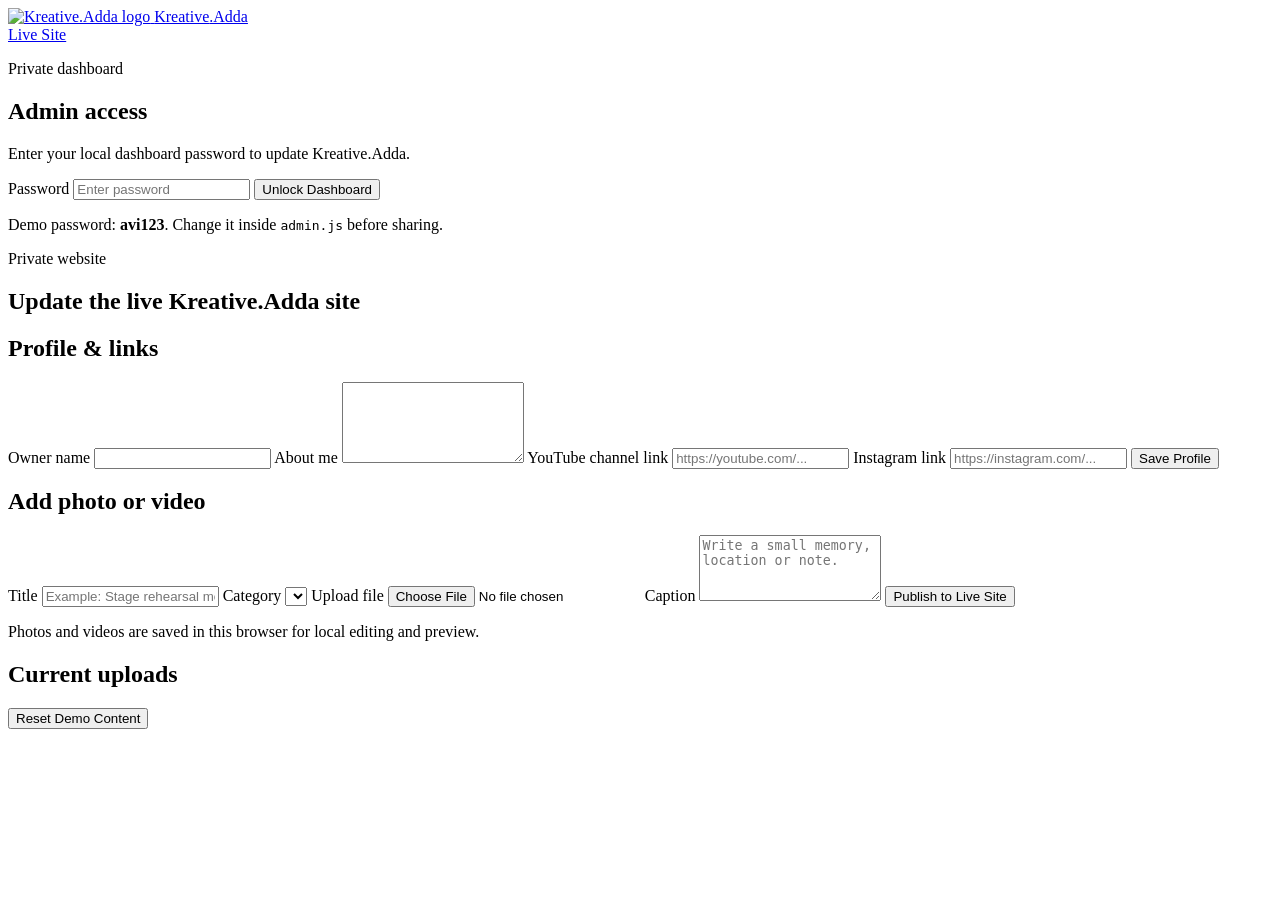
==== admin.html @ c7e99689 "Add admin dashboard page" ====
<!doctype html>
<html lang="en">
  <head>
    <meta charset="utf-8" />
    <meta name="viewport" content="width=device-width, initial-scale=1" />
    <title>Private Admin | Kreative.Adda</title>
    <link rel="stylesheet" href="styles.css" />
  </head>
  <body class="admin-page">
    <div class="noise"></div>
    <header class="topbar">
      <a class="brand" href="index.html" aria-label="Kreative.Adda live website">
        <img src="assets/logo.webp" alt="Kreative.Adda logo" />
        <span>Kreative<span>.Adda</span></span>
      </a>
      <nav aria-label="Admin navigation">
        <a href="index.html">Live Site</a>
      </nav>
    </header>

    <main class="admin-shell">
      <section class="login-panel" id="loginPanel">
        <p class="eyebrow">Private dashboard</p>
        <h1>Admin access</h1>
        <p>Enter your local dashboard password to update Kreative.Adda.</p>
        <form id="loginForm">
          <label>
            Password
            <input id="passwordInput" type="password" autocomplete="current-password" placeholder="Enter password" required />
          </label>
          <button type="submit">Unlock Dashboard</button>
          <p class="form-note">Demo password: <strong>avi123</strong>. Change it inside <code>admin.js</code> before sharing.</p>
        </form>
      </section>

      <section class="dashboard hidden" id="dashboard">
        <div class="section-heading">
          <p class="eyebrow">Private website</p>
          <h1>Update the live Kreative.Adda site</h1>
        </div>

        <div class="admin-grid">
          <form class="admin-card" id="profileForm">
            <h2>Profile & links</h2>
            <label>
              Owner name
              <input id="ownerName" type="text" />
            </label>
            <label>
              About me
              <textarea id="aboutTextInput" rows="5"></textarea>
            </label>
            <label>
              YouTube channel link
              <input id="youtubeInput" type="url" placeholder="https://youtube.com/..." />
            </label>
            <label>
              Instagram link
              <input id="instagramInput" type="url" placeholder="https://instagram.com/..." />
            </label>
            <button type="submit">Save Profile</button>
          </form>

          <form class="admin-card" id="uploadForm">
            <h2>Add photo or video</h2>
            <label>
              Title
              <input id="itemTitle" type="text" placeholder="Example: Stage rehearsal moment" required />
            </label>
            <label>
              Category
              <select id="itemCategory" required></select>
            </label>
            <label>
              Upload file
              <input id="itemFile" type="file" accept="image/*,video/*" required />
            </label>
            <label>
              Caption
              <textarea id="itemCaption" rows="4" placeholder="Write a small memory, location or note."></textarea>
            </label>
            <button type="submit">Publish to Live Site</button>
            <p class="form-note">Photos and videos are saved in this browser for local editing and preview.</p>
          </form>
        </div>

        <section class="admin-card library">
          <div class="library-head">
            <h2>Current uploads</h2>
            <button class="danger" id="resetButton" type="button">Reset Demo Content</button>
          </div>
          <div class="admin-items" id="adminItems"></div>
        </section>
      </section>
    </main>

    <script src="shared.js"></script>
    <script src="admin.js"></script>
  </body>
</html>
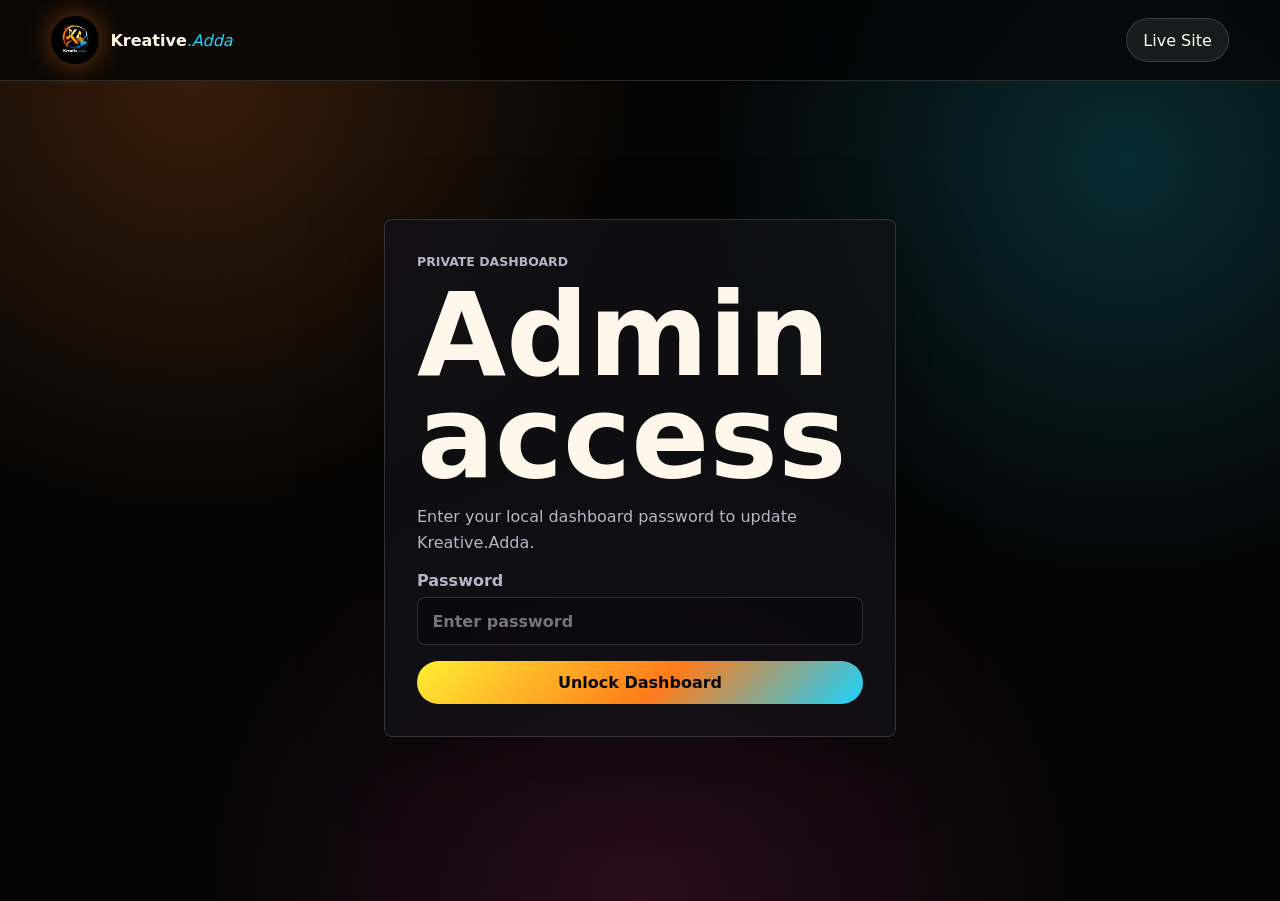
==== commit a01d0806: "Update admin.html" ====
--- a/admin.html
+++ b/admin.html
@@ -29,7 +29,6 @@
             <input id="passwordInput" type="password" autocomplete="current-password" placeholder="Enter password" required />
           </label>
           <button type="submit">Unlock Dashboard</button>
-          <p class="form-note">Demo password: <strong>avi123</strong>. Change it inside <code>admin.js</code> before sharing.</p>
         </form>
       </section>
 
--- a/styles.css
+++ b/styles.css
@@ -0,0 +1,576 @@
+:root {
+  color-scheme: dark;
+  --bg: #050505;
+  --panel: rgba(18, 18, 22, 0.82);
+  --ink: #fff8ea;
+  --muted: #b8b4c7;
+  --orange: #ff7a1a;
+  --cyan: #19d4ff;
+  --pink: #ff3d9a;
+  --yellow: #ffee32;
+  --green: #66ff7f;
+  --line: rgba(255, 255, 255, 0.15);
+  font-family: Inter, ui-sans-serif, system-ui, -apple-system, BlinkMacSystemFont, "Segoe UI", sans-serif;
+}
+
+* {
+  box-sizing: border-box;
+}
+
+html {
+  scroll-behavior: smooth;
+}
+
+body {
+  min-height: 100vh;
+  margin: 0;
+  color: var(--ink);
+  background:
+    radial-gradient(circle at 15% 8%, rgba(255, 122, 26, 0.2), transparent 28rem),
+    radial-gradient(circle at 88% 18%, rgba(25, 212, 255, 0.18), transparent 26rem),
+    radial-gradient(circle at 50% 100%, rgba(255, 61, 154, 0.14), transparent 28rem),
+    var(--bg);
+}
+
+a {
+  color: inherit;
+  text-decoration: none;
+}
+
+button,
+input,
+textarea,
+select {
+  font: inherit;
+}
+
+.noise {
+  position: fixed;
+  inset: 0;
+  pointer-events: none;
+  z-index: 0;
+  opacity: 0.34;
+  background-image:
+    linear-gradient(rgba(255, 255, 255, 0.04) 1px, transparent 1px),
+    linear-gradient(90deg, rgba(255, 255, 255, 0.035) 1px, transparent 1px);
+  background-size: 38px 38px;
+  mask-image: linear-gradient(to bottom, #000, transparent 82%);
+}
+
+.topbar {
+  position: sticky;
+  top: 0;
+  z-index: 5;
+  display: flex;
+  align-items: center;
+  justify-content: space-between;
+  gap: 1rem;
+  padding: 1rem clamp(1rem, 4vw, 4rem);
+  border-bottom: 1px solid var(--line);
+  background: rgba(5, 5, 5, 0.78);
+  backdrop-filter: blur(18px);
+}
+
+.brand {
+  display: inline-flex;
+  align-items: center;
+  gap: 0.7rem;
+  min-width: 0;
+  font-weight: 900;
+  letter-spacing: 0;
+}
+
+.brand img {
+  width: 3rem;
+  height: 3rem;
+  border-radius: 50%;
+  object-fit: cover;
+  box-shadow: 0 0 28px rgba(255, 122, 26, 0.45);
+}
+
+.brand span span,
+h1 span {
+  color: var(--cyan);
+  font-style: italic;
+  font-weight: 500;
+}
+
+nav {
+  display: flex;
+  align-items: center;
+  gap: 0.55rem;
+  flex-wrap: wrap;
+  justify-content: flex-end;
+}
+
+nav a,
+.hero-actions a,
+button {
+  min-height: 2.65rem;
+  border: 1px solid var(--line);
+  border-radius: 999px;
+  padding: 0.72rem 1rem;
+  color: var(--ink);
+  background: rgba(255, 255, 255, 0.08);
+  cursor: pointer;
+  transition: transform 180ms ease, border-color 180ms ease, background 180ms ease;
+}
+
+nav a:hover,
+.hero-actions a:hover,
+button:hover {
+  transform: translateY(-2px);
+  border-color: rgba(25, 212, 255, 0.7);
+}
+
+.admin-link,
+.hero-actions a:first-child,
+form button[type="submit"] {
+  color: #070707;
+  border: 0;
+  background: linear-gradient(135deg, var(--yellow), var(--orange) 55%, var(--cyan));
+  font-weight: 850;
+}
+
+main,
+footer {
+  position: relative;
+  z-index: 1;
+}
+
+.hero {
+  min-height: calc(100vh - 5rem);
+  display: grid;
+  grid-template-columns: minmax(17rem, 0.78fr) minmax(18rem, 1fr);
+  gap: clamp(2rem, 6vw, 6rem);
+  align-items: center;
+  padding: clamp(2rem, 7vw, 6rem) clamp(1rem, 6vw, 6rem) 3rem;
+}
+
+.hero-art {
+  position: relative;
+  aspect-ratio: 1;
+  border-radius: 50%;
+  display: grid;
+  place-items: center;
+  background:
+    conic-gradient(from 220deg, var(--orange), var(--yellow), var(--cyan), #4351ff, var(--pink), var(--orange));
+  box-shadow: 0 0 90px rgba(25, 212, 255, 0.26), inset 0 0 0 1rem rgba(0, 0, 0, 0.56);
+  transform: rotate(-3deg);
+}
+
+.hero-art img {
+  width: 76%;
+  aspect-ratio: 1;
+  object-fit: cover;
+  border-radius: 50%;
+  filter: saturate(1.18) contrast(1.08);
+}
+
+.hero-copy {
+  max-width: 48rem;
+}
+
+.eyebrow {
+  margin: 0 0 0.85rem;
+  color: var(--yellow);
+  font-size: 0.78rem;
+  font-weight: 900;
+  text-transform: uppercase;
+}
+
+h1,
+h2,
+h3,
+p {
+  overflow-wrap: anywhere;
+}
+
+h1 {
+  margin: 0;
+  font-size: clamp(3.4rem, 9vw, 8.3rem);
+  line-height: 0.88;
+  letter-spacing: 0;
+}
+
+h2 {
+  margin: 0;
+  font-size: clamp(2rem, 4vw, 4rem);
+  line-height: 1;
+  letter-spacing: 0;
+}
+
+.tagline {
+  max-width: 42rem;
+  margin: 1.2rem 0 1.6rem;
+  color: var(--muted);
+  font-size: clamp(1.15rem, 2vw, 1.55rem);
+  line-height: 1.55;
+}
+
+.hero-actions {
+  display: flex;
+  gap: 0.75rem;
+  flex-wrap: wrap;
+}
+
+.ghost {
+  background: rgba(255, 255, 255, 0.07);
+}
+
+.marquee {
+  display: flex;
+  gap: 0.75rem;
+  overflow-x: auto;
+  padding: 0 1rem 2rem;
+  scrollbar-width: none;
+}
+
+.marquee span {
+  flex: 0 0 auto;
+  border: 1px solid var(--line);
+  border-radius: 999px;
+  padding: 0.75rem 1rem;
+  color: #070707;
+  background: var(--ink);
+  font-weight: 850;
+}
+
+.section,
+.social-section,
+.admin-shell {
+  padding: clamp(3rem, 7vw, 6rem) clamp(1rem, 6vw, 6rem);
+}
+
+.section-heading {
+  max-width: 58rem;
+  margin-bottom: 1.5rem;
+}
+
+.filter-bar {
+  display: flex;
+  gap: 0.7rem;
+  flex-wrap: wrap;
+  margin-bottom: 1.5rem;
+}
+
+.filter-bar button {
+  border-color: color-mix(in srgb, var(--accent, var(--cyan)), transparent 25%);
+}
+
+.filter-bar button.active {
+  color: #050505;
+  background: var(--accent, var(--cyan));
+  border-color: transparent;
+  font-weight: 900;
+}
+
+.gallery-grid {
+  display: grid;
+  grid-template-columns: repeat(auto-fit, minmax(min(100%, 17rem), 1fr));
+  gap: 1rem;
+}
+
+.gallery-card,
+.admin-card,
+.login-panel {
+  border: 1px solid var(--line);
+  border-radius: 8px;
+  background: var(--panel);
+  box-shadow: 0 24px 80px rgba(0, 0, 0, 0.34);
+}
+
+.gallery-card {
+  overflow: hidden;
+}
+
+.media-frame {
+  aspect-ratio: 4 / 3;
+  background: linear-gradient(135deg, color-mix(in srgb, var(--accent), black 42%), #090909);
+}
+
+.media-frame img,
+.media-frame video,
+.mini-preview img,
+.mini-preview video {
+  width: 100%;
+  height: 100%;
+  object-fit: cover;
+  display: block;
+}
+
+.placeholder-art {
+  width: 100%;
+  height: 100%;
+  display: grid;
+  place-items: center;
+}
+
+.placeholder-art span,
+.mini-preview span {
+  width: 5rem;
+  height: 5rem;
+  display: grid;
+  place-items: center;
+  border-radius: 50%;
+  color: #050505;
+  background: var(--accent);
+  font-size: 2rem;
+  font-weight: 950;
+}
+
+.card-copy {
+  padding: 1rem;
+}
+
+.card-copy p,
+.admin-item p {
+  margin: 0 0 0.4rem;
+  color: var(--accent);
+  font-size: 0.72rem;
+  font-weight: 950;
+  text-transform: uppercase;
+}
+
+.card-copy h3,
+.admin-item h3,
+.admin-card h2,
+.login-panel h1 {
+  margin: 0 0 0.45rem;
+  letter-spacing: 0;
+}
+
+.card-copy span,
+.admin-item span,
+.form-note,
+.login-panel p,
+.about-band p {
+  color: var(--muted);
+  line-height: 1.6;
+}
+
+.empty-state {
+  display: none;
+  color: var(--muted);
+}
+
+.empty-state.visible {
+  display: block;
+}
+
+.about-band {
+  display: grid;
+  grid-template-columns: minmax(12rem, 0.7fr) minmax(18rem, 1.3fr);
+  gap: clamp(1.5rem, 5vw, 5rem);
+  align-items: start;
+  padding: clamp(3rem, 7vw, 6rem) clamp(1rem, 6vw, 6rem);
+  border-block: 1px solid var(--line);
+  background: linear-gradient(90deg, rgba(255, 122, 26, 0.12), rgba(25, 212, 255, 0.12));
+}
+
+.about-band p {
+  margin: 0;
+  font-size: clamp(1.1rem, 2vw, 1.45rem);
+}
+
+.social-links {
+  display: flex;
+  flex-wrap: wrap;
+  gap: 0.9rem;
+}
+
+.social-links a {
+  border-radius: 8px;
+  border: 1px solid var(--line);
+  padding: 1.1rem 1.25rem;
+  background: rgba(255, 255, 255, 0.08);
+  font-weight: 900;
+}
+
+footer {
+  display: flex;
+  justify-content: space-between;
+  gap: 1rem;
+  flex-wrap: wrap;
+  padding: 2rem clamp(1rem, 6vw, 6rem);
+  color: var(--muted);
+  border-top: 1px solid var(--line);
+}
+
+.admin-shell {
+  min-height: calc(100vh - 5rem);
+}
+
+.login-panel {
+  max-width: 32rem;
+  margin: 3rem auto;
+  padding: clamp(1.25rem, 4vw, 2rem);
+}
+
+.hidden {
+  display: none !important;
+}
+
+.admin-grid {
+  display: grid;
+  grid-template-columns: repeat(2, minmax(0, 1fr));
+  gap: 1rem;
+  align-items: start;
+}
+
+.admin-card {
+  padding: clamp(1rem, 3vw, 1.4rem);
+}
+
+form {
+  display: grid;
+  gap: 1rem;
+}
+
+label {
+  display: grid;
+  gap: 0.45rem;
+  color: var(--muted);
+  font-weight: 800;
+}
+
+input,
+textarea,
+select {
+  width: 100%;
+  border: 1px solid var(--line);
+  border-radius: 8px;
+  padding: 0.85rem 0.9rem;
+  color: var(--ink);
+  background: rgba(0, 0, 0, 0.32);
+  outline: 0;
+}
+
+input:focus,
+textarea:focus,
+select:focus {
+  border-color: var(--cyan);
+  box-shadow: 0 0 0 3px rgba(25, 212, 255, 0.16);
+}
+
+code {
+  color: var(--yellow);
+}
+
+.library {
+  margin-top: 1rem;
+}
+
+.library-head {
+  display: flex;
+  justify-content: space-between;
+  gap: 1rem;
+  align-items: center;
+  margin-bottom: 1rem;
+}
+
+.danger {
+  border-color: rgba(255, 61, 154, 0.5);
+  color: #ffd7e9;
+}
+
+.admin-items {
+  display: grid;
+  gap: 0.8rem;
+}
+
+.admin-item {
+  display: grid;
+  grid-template-columns: 5rem 1fr auto;
+  gap: 1rem;
+  align-items: center;
+  border: 1px solid var(--line);
+  border-left: 0.4rem solid var(--accent);
+  border-radius: 8px;
+  padding: 0.75rem;
+  background: rgba(255, 255, 255, 0.05);
+}
+
+.mini-preview {
+  width: 5rem;
+  aspect-ratio: 1;
+  display: grid;
+  place-items: center;
+  overflow: hidden;
+  border-radius: 8px;
+  background: #111;
+}
+
+.mini-preview span {
+  width: 3rem;
+  height: 3rem;
+  font-size: 1.2rem;
+}
+
+.shake {
+  animation: shake 450ms ease;
+}
+
+@keyframes shake {
+  20%, 60% {
+    transform: translateX(-8px);
+  }
+
+  40%, 80% {
+    transform: translateX(8px);
+  }
+}
+
+@media (max-width: 820px) {
+  .topbar,
+  footer {
+    align-items: flex-start;
+    flex-direction: column;
+  }
+
+  nav {
+    justify-content: flex-start;
+  }
+
+  .hero,
+  .about-band,
+  .admin-grid {
+    grid-template-columns: 1fr;
+  }
+
+  .hero {
+    min-height: auto;
+    padding-top: 2rem;
+  }
+
+  .hero-art {
+    max-width: 22rem;
+    margin: 0 auto;
+  }
+
+  .admin-item {
+    grid-template-columns: 4rem 1fr;
+  }
+
+  .admin-item button {
+    grid-column: 1 / -1;
+  }
+}
+
+@media (max-width: 460px) {
+  h1 {
+    font-size: clamp(3rem, 17vw, 4.4rem);
+  }
+
+  nav a,
+  .hero-actions a,
+  button {
+    width: 100%;
+    text-align: center;
+  }
+
+  .hero-actions,
+  nav {
+    width: 100%;
+  }
+}
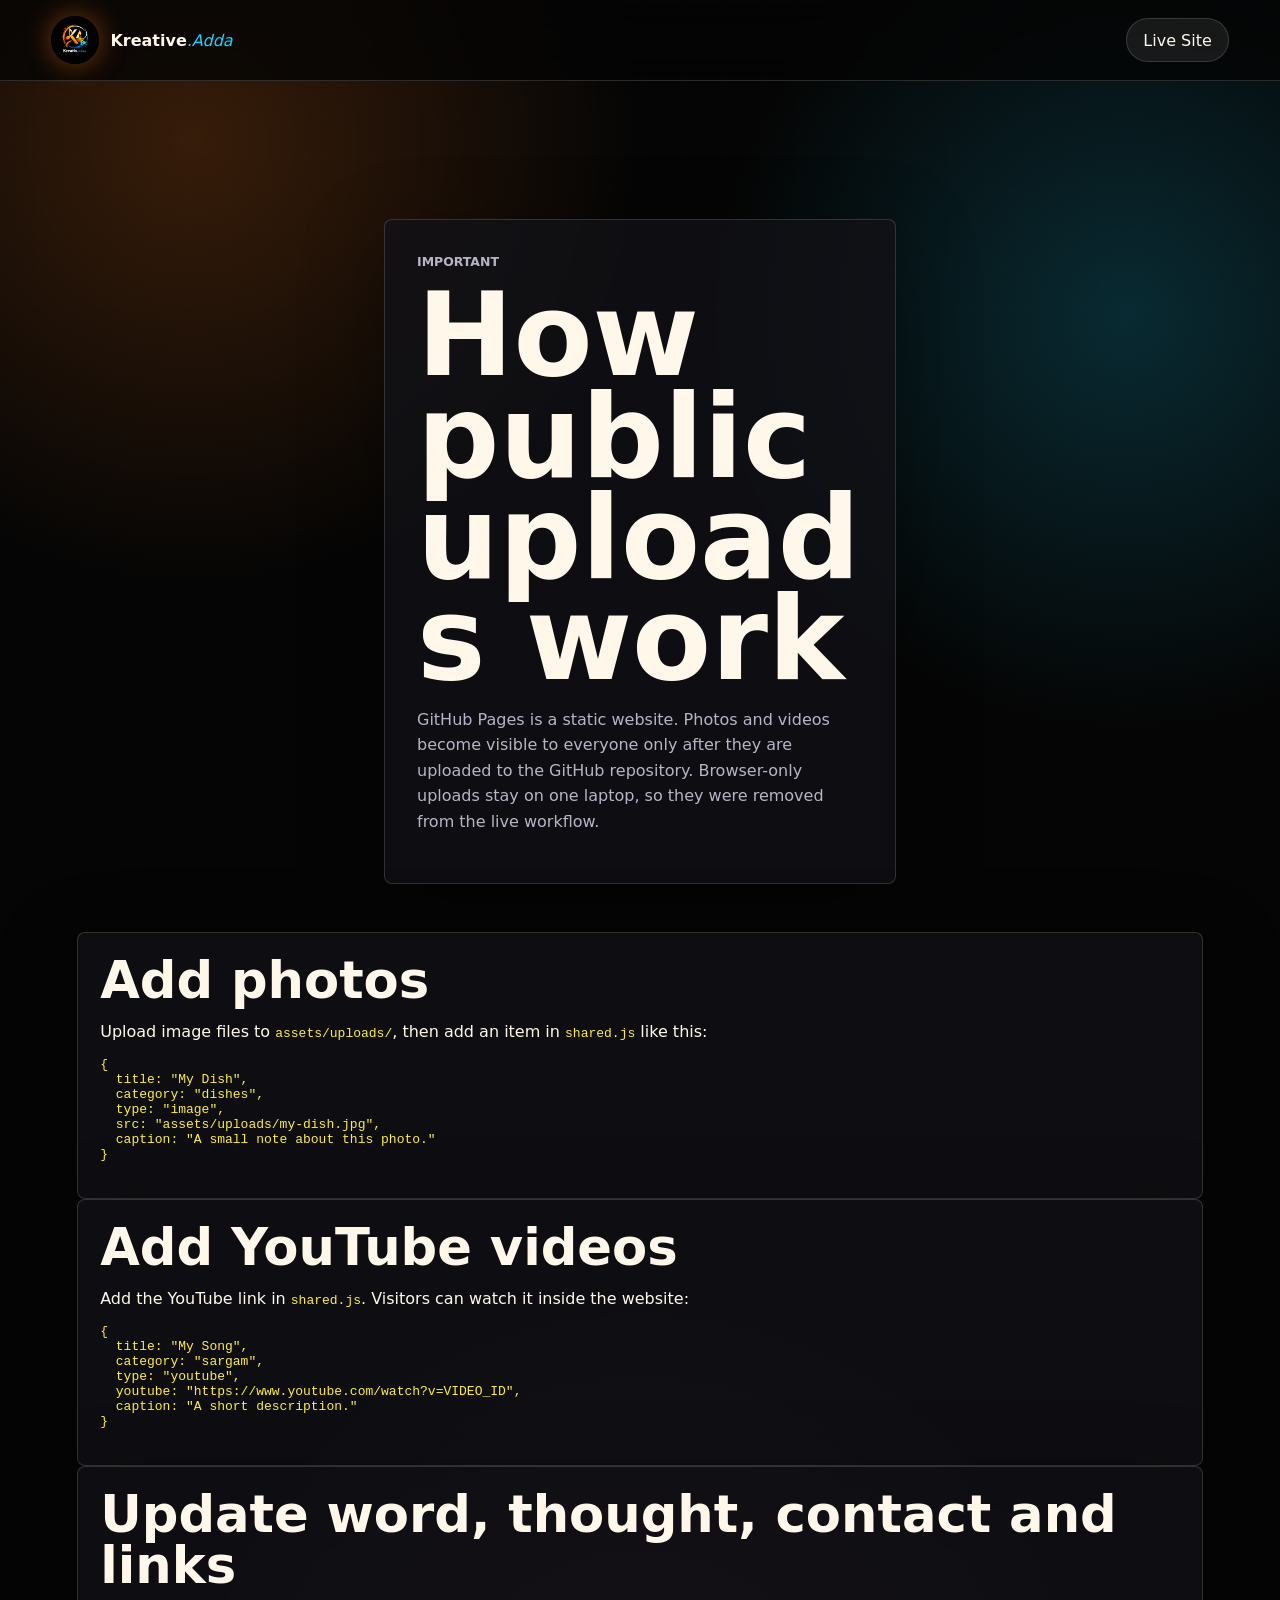
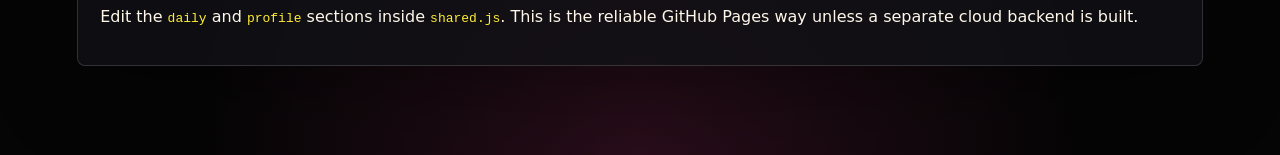
==== commit 19d5e5d3: "Replace admin with public update guide" ====
--- a/admin.html
+++ b/admin.html
@@ -3,7 +3,7 @@
   <head>
     <meta charset="utf-8" />
     <meta name="viewport" content="width=device-width, initial-scale=1" />
-    <title>Private Admin | Kreative.Adda</title>
+    <title>Content Update Guide | Kreative.Adda</title>
     <link rel="stylesheet" href="styles.css" />
   </head>
   <body class="admin-page">
@@ -13,87 +13,40 @@
         <img src="assets/logo.webp" alt="Kreative.Adda logo" />
         <span>Kreative<span>.Adda</span></span>
       </a>
-      <nav aria-label="Admin navigation">
-        <a href="index.html">Live Site</a>
-      </nav>
+      <nav aria-label="Admin navigation"><a href="index.html">Live Site</a></nav>
     </header>
-
     <main class="admin-shell">
-      <section class="login-panel" id="loginPanel">
-        <p class="eyebrow">Private dashboard</p>
-        <h1>Admin access</h1>
-        <p>Enter your local dashboard password to update Kreative.Adda.</p>
-        <form id="loginForm">
-          <label>
-            Password
-            <input id="passwordInput" type="password" autocomplete="current-password" placeholder="Enter password" required />
-          </label>
-          <button type="submit">Unlock Dashboard</button>
-        </form>
+      <section class="login-panel">
+        <p class="eyebrow">Important</p>
+        <h1>How public uploads work</h1>
+        <p>GitHub Pages is a static website. Photos and videos become visible to everyone only after they are uploaded to the GitHub repository. Browser-only uploads stay on one laptop, so they were removed from the live workflow.</p>
       </section>
-
-      <section class="dashboard hidden" id="dashboard">
-        <div class="section-heading">
-          <p class="eyebrow">Private website</p>
-          <h1>Update the live Kreative.Adda site</h1>
-        </div>
-
-        <div class="admin-grid">
-          <form class="admin-card" id="profileForm">
-            <h2>Profile & links</h2>
-            <label>
-              Owner name
-              <input id="ownerName" type="text" />
-            </label>
-            <label>
-              About me
-              <textarea id="aboutTextInput" rows="5"></textarea>
-            </label>
-            <label>
-              YouTube channel link
-              <input id="youtubeInput" type="url" placeholder="https://youtube.com/..." />
-            </label>
-            <label>
-              Instagram link
-              <input id="instagramInput" type="url" placeholder="https://instagram.com/..." />
-            </label>
-            <button type="submit">Save Profile</button>
-          </form>
-
-          <form class="admin-card" id="uploadForm">
-            <h2>Add photo or video</h2>
-            <label>
-              Title
-              <input id="itemTitle" type="text" placeholder="Example: Stage rehearsal moment" required />
-            </label>
-            <label>
-              Category
-              <select id="itemCategory" required></select>
-            </label>
-            <label>
-              Upload file
-              <input id="itemFile" type="file" accept="image/*,video/*" required />
-            </label>
-            <label>
-              Caption
-              <textarea id="itemCaption" rows="4" placeholder="Write a small memory, location or note."></textarea>
-            </label>
-            <button type="submit">Publish to Live Site</button>
-            <p class="form-note">Photos and videos are saved in this browser for local editing and preview.</p>
-          </form>
-        </div>
-
-        <section class="admin-card library">
-          <div class="library-head">
-            <h2>Current uploads</h2>
-            <button class="danger" id="resetButton" type="button">Reset Demo Content</button>
-          </div>
-          <div class="admin-items" id="adminItems"></div>
-        </section>
+      <section class="admin-card guide-card">
+        <h2>Add photos</h2>
+        <p>Upload image files to <code>assets/uploads/</code>, then add an item in <code>shared.js</code> like this:</p>
+        <pre><code>{
+  title: "My Dish",
+  category: "dishes",
+  type: "image",
+  src: "assets/uploads/my-dish.jpg",
+  caption: "A small note about this photo."
+}</code></pre>
+      </section>
+      <section class="admin-card guide-card">
+        <h2>Add YouTube videos</h2>
+        <p>Add the YouTube link in <code>shared.js</code>. Visitors can watch it inside the website:</p>
+        <pre><code>{
+  title: "My Song",
+  category: "sargam",
+  type: "youtube",
+  youtube: "https://www.youtube.com/watch?v=VIDEO_ID",
+  caption: "A short description."
+}</code></pre>
+      </section>
+      <section class="admin-card guide-card">
+        <h2>Update word, thought, contact and links</h2>
+        <p>Edit the <code>daily</code> and <code>profile</code> sections inside <code>shared.js</code>. This is the reliable GitHub Pages way unless a separate cloud backend is built.</p>
       </section>
     </main>
-
-    <script src="shared.js"></script>
-    <script src="admin.js"></script>
   </body>
 </html>
